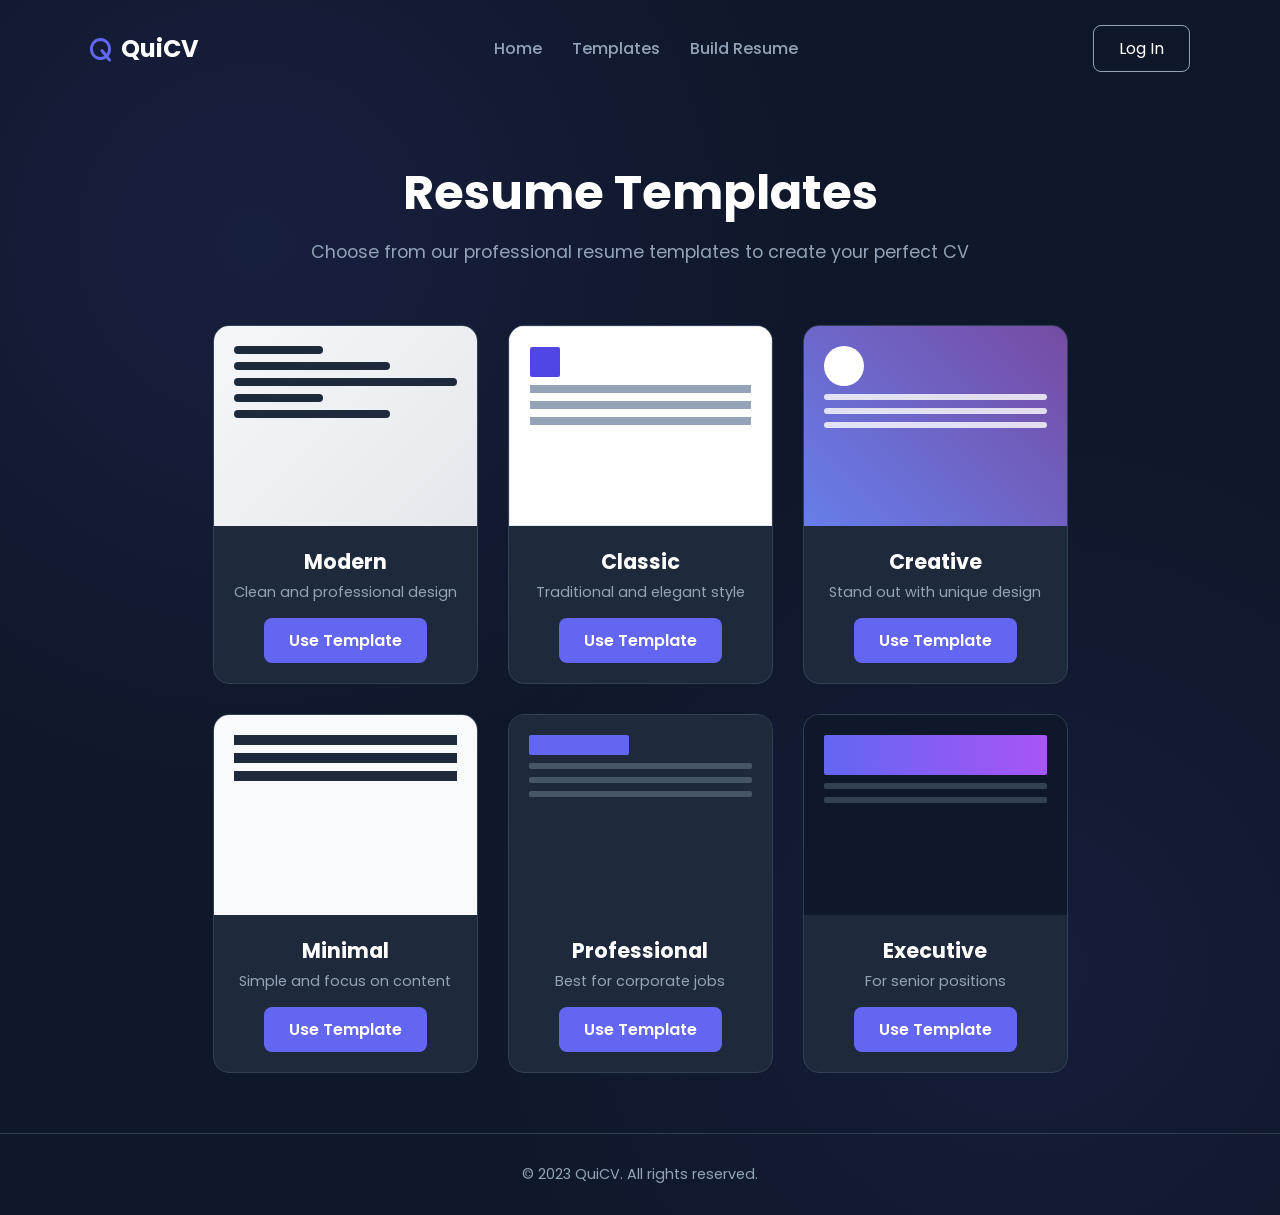
==== templates/index.html @ 3a85c9ad "Added templates" ====
<!DOCTYPE html>
<html lang="en">

<head>
  <meta charset="UTF-8">
  <meta name="viewport" content="width=device-width, initial-scale=1.0">
  <title>Templates | QuiCV</title>
  
  <!-- Favicon -->
  <link rel="icon" href="data:image/svg+xml,<svg xmlns='http://www.w3.org/2000/svg' viewBox='0 0 100 100'><text y='.9em' font-size='90' fill='%234f46e5'>Q</text></svg>">

  <!-- Google Fonts -->
  <link href="https://fonts.googleapis.com/css2?family=Poppins:wght@300;400;600;700&display=swap" rel="stylesheet">
  
  <!-- Font Awesome Icons -->
  <link rel="stylesheet" href="https://cdnjs.cloudflare.com/ajax/libs/font-awesome/6.4.0/css/all.min.css">

  <!-- Custom CSS -->
  <link rel="stylesheet" href="style.css">
</head>

<body>

  <!-- Navigation -->
  <nav>
    <a href="../index.html" class="logo">
      <i class="fa-solid fa-q"></i>
      <span>QuiCV</span>
    </a>
    <div class="nav-links">
      <a href="../index.html">Home</a>
      <a href="index.html">Templates</a>
      <a href="../pages/cv-builder/index.html">Build Resume</a>
    </div>
    <a href="#" class="btn-login">Log In</a>
  </nav>

  <!-- Header -->
  <section class="page-header">
    <h1>Resume Templates</h1>
    <p>Choose from our professional resume templates to create your perfect CV</p>
  </section>

  <!-- Template Grid (3x2) -->
  <section class="templates-section">
    <div class="template-grid">
      
      <!-- Template 1: Modern -->
      <div class="template-card">
        <div class="template-preview modern">
          <div class="preview-content">
            <div class="line short"></div>
            <div class="line medium"></div>
            <div class="line"></div>
            <div class="line short"></div>
            <div class="line medium"></div>
          </div>
        </div>
        <div class="template-info">
          <h3>Modern</h3>
          <p>Clean and professional design</p>
          <a href="../pages/cv-builder/index.html?template=modern" class="btn-use">Use Template</a>
        </div>
      </div>

      <!-- Template 2: Classic -->
      <div class="template-card">
        <div class="template-preview classic">
          <div class="preview-content">
            <div class="box"></div>
            <div class="line"></div>
            <div class="line"></div>
            <div class="line"></div>
          </div>
        </div>
        <div class="template-info">
          <h3>Classic</h3>
          <p>Traditional and elegant style</p>
          <a href="../pages/cv-builder/index.html?template=classic" class="btn-use">Use Template</a>
        </div>
      </div>

      <!-- Template 3: Creative -->
      <div class="template-card">
        <div class="template-preview creative">
          <div class="preview-content">
            <div class="circle"></div>
            <div class="line"></div>
            <div class="line short"></div>
            <div class="line"></div>
          </div>
        </div>
        <div class="template-info">
          <h3>Creative</h3>
          <p>Stand out with unique design</p>
          <a href="../pages/cv-builder/index.html?template=creative" class="btn-use">Use Template</a>
        </div>
      </div>

      <!-- Template 4: Minimal -->
      <div class="template-card">
        <div class="template-preview minimal">
          <div class="preview-content">
            <div class="line center"></div>
            <div class="line center"></div>
            <div class="line center"></div>
          </div>
        </div>
        <div class="template-info">
          <h3>Minimal</h3>
          <p>Simple and focus on content</p>
          <a href="../pages/cv-builder/index.html?template=minimal" class="btn-use">Use Template</a>
        </div>
      </div>

      <!-- Template 5: Professional -->
      <div class="template-card">
        <div class="template-preview professional">
          <div class="preview-content">
            <div class="bar"></div>
            <div class="line"></div>
            <div class="line"></div>
            <div class="line"></div>
          </div>
        </div>
        <div class="template-info">
          <h3>Professional</h3>
          <p>Best for corporate jobs</p>
          <a href="../pages/cv-builder/index.html?template=professional" class="btn-use">Use Template</a>
        </div>
      </div>

      <!-- Template 6: Executive -->
      <div class="template-card">
        <div class="template-preview executive">
          <div class="preview-content">
            <div class="header-box"></div>
            <div class="line"></div>
            <div class="line"></div>
          </div>
        </div>
        <div class="template-info">
          <h3>Executive</h3>
          <p>For senior positions</p>
          <a href="../pages/cv-builder/index.html?template=executive" class="btn-use">Use Template</a>
        </div>
      </div>

    </div>
  </section>

  <!-- Footer -->
  <footer>
    <p>&copy; 2023 QuiCV. All rights reserved.</p>
  </footer>

  <!-- JavaScript -->
  <script src="script.js"></script>
</body>

</html>
---- templates/style.css ----
/* --- CSS VARIABLES --- */
:root {
  --primary: #6366f1;
  --primary-hover: #4f46e5;
  --bg: #0f172a;
  --card-bg: #1e293b;
  --text-light: #f8fafc;
  --text-gray: #94a3b8;
  --border: #334155;
}

* {
  margin: 0;
  padding: 0;
  box-sizing: border-box;
  font-family: 'Poppins', sans-serif;
}

body {
  background-color: var(--bg);
  background-image: 
    radial-gradient(circle at 20% 20%, rgba(99, 102, 241, 0.1) 0%, transparent 40%),
    radial-gradient(circle at 80% 80%, rgba(99, 102, 241, 0.08) 0%, transparent 40%);
  color: var(--text-light);
  min-height: 100vh;
  display: flex;
  flex-direction: column;
}

/* --- NAVIGATION --- */
nav {
  display: flex;
  justify-content: space-between;
  align-items: center;
  padding: 25px 50px;
  max-width: 1200px;
  margin: 0 auto;
  width: 100%;
}

.logo {
  display: flex;
  align-items: center;
  gap: 10px;
  font-size: 1.5rem;
  font-weight: 700;
  color: white;
  text-decoration: none;
}

.logo i { color: var(--primary); }

.nav-links {
  display: flex;
  gap: 30px;
}

.nav-links a {
  color: var(--text-gray);
  text-decoration: none;
  font-weight: 500;
  transition: 0.3s;
}

.nav-links a:hover { color: white; }

.btn-login {
  padding: 10px 25px;
  border: 1px solid var(--text-gray);
  border-radius: 8px;
  color: white;
  text-decoration: none;
  transition: 0.3s;
}

.btn-login:hover { background: white; color: var(--bg); }

/* --- PAGE HEADER --- */
.page-header {
  text-align: center;
  padding: 60px 20px 40px;
}

.page-header h1 {
  font-size: 3rem;
  margin-bottom: 10px;
  color: white;
}

.page-header p {
  color: var(--text-gray);
  font-size: 1.1rem;
}

/* --- TEMPLATES GRID (3x2 FORMAT) --- */
.templates-section {
  max-width: 1200px;
  margin: 0 auto;
  padding: 20px 20px 60px;
  flex: 1;
}

.template-grid {
  display: grid;
  grid-template-columns: repeat(3, 1fr); /* 3 Columns */
  gap: 30px;
}

/* --- TEMPLATE CARD --- */
.template-card {
  background: var(--card-bg);
  border-radius: 16px;
  overflow: hidden;
  border: 1px solid var(--border);
  transition: all 0.3s ease;
}

.template-card:hover {
  transform: translateY(-5px);
  border-color: var(--primary);
  box-shadow: 0 20px 40px rgba(0, 0, 0, 0.3);
}

/* --- TEMPLATE PREVIEW BOXES --- */
.template-preview {
  height: 200px;
  background: white;
  padding: 20px;
  position: relative;
}

.preview-content {
  display: flex;
  flex-direction: column;
  gap: 8px;
}

/* Modern Style */
.template-preview.modern {
  background: linear-gradient(135deg, #f5f7fa 0%, #e4e8ec 100%);
}

.template-preview.modern .line {
  height: 8px;
  background: #1e293b;
  border-radius: 4px;
  width: 100%;
}

.template-preview.modern .line.short { width: 40%; }
.template-preview.modern .line.medium { width: 70%; }

/* Classic Style */
.template-preview.classic {
  background: #ffffff;
  border: 1px solid #e2e8f0;
}

.template-preview.classic .box {
  width: 30px;
  height: 30px;
  background: #4f46e5;
  border-radius: 2px;
}

.template-preview.classic .line {
  height: 8px;
  background: #94a3b8;
  width: 100%;
}

/* Creative Style */
.template-preview.creative {
  background: linear-gradient(45deg, #667eea 0%, #764ba2 100%);
}

.template-preview.creative .circle {
  width: 40px;
  height: 40px;
  background: white;
  border-radius: 50%;
}

.template-preview.creative .line {
  height: 6px;
  background: rgba(255,255,255,0.8);
  border-radius: 3px;
}

/* Minimal Style */
.template-preview.minimal {
  background: #f8fafc;
}

.template-preview.minimal .line {
  height: 10px;
  background: #e2e8f0;
  width: 100%;
}

.template-preview.minimal .line.center {
  background: #1e293b;
}

/* Professional Style */
.template-preview.professional {
  background: #1e293b;
}

.template-preview.professional .bar {
  width: 100px;
  height: 20px;
  background: #6366f1;
  border-radius: 2px;
}

.template-preview.professional .line {
  height: 6px;
  background: #475569;
  border-radius: 2px;
}

/* Executive Style */
.template-preview.executive {
  background: #0f172a;
}

.template-preview.executive .header-box {
  width: 100%;
  height: 40px;
  background: linear-gradient(90deg, #6366f1, #a855f7);
  border-radius: 2px;
}

.template-preview.executive .line {
  height: 6px;
  background: #334155;
  border-radius: 2px;
}

/* --- TEMPLATE INFO --- */
.template-info {
  padding: 20px;
  text-align: center;
}

.template-info h3 {
  font-size: 1.3rem;
  margin-bottom: 5px;
  color: white;
}

.template-info p {
  color: var(--text-gray);
  font-size: 0.9rem;
  margin-bottom: 15px;
}

.btn-use {
  display: inline-block;
  padding: 10px 25px;
  background: var(--primary);
  color: white;
  text-decoration: none;
  border-radius: 8px;
  font-weight: 600;
  transition: all 0.3s;
}

.btn-use:hover {
  background: var(--primary-hover);
}

/* --- FOOTER --- */
footer {
  text-align: center;
  padding: 30px;
  color: var(--text-gray);
  font-size: 0.9rem;
  border-top: 1px solid var(--border);
}

/* --- RESPONSIVE --- */
@media (max-width: 1024px) {
  .template-grid {
    grid-template-columns: repeat(2, 1fr); /* 2 columns on tablet */
  }
}

@media (max-width: 768px) {
  nav { padding: 20px; flex-wrap: wrap; gap: 15px; }
  .nav-links { display: none; }
  .page-header h1 { font-size: 2rem; }
  .template-grid { 
    grid-template-columns: 1fr; /* 1 column on mobile */
  }
}
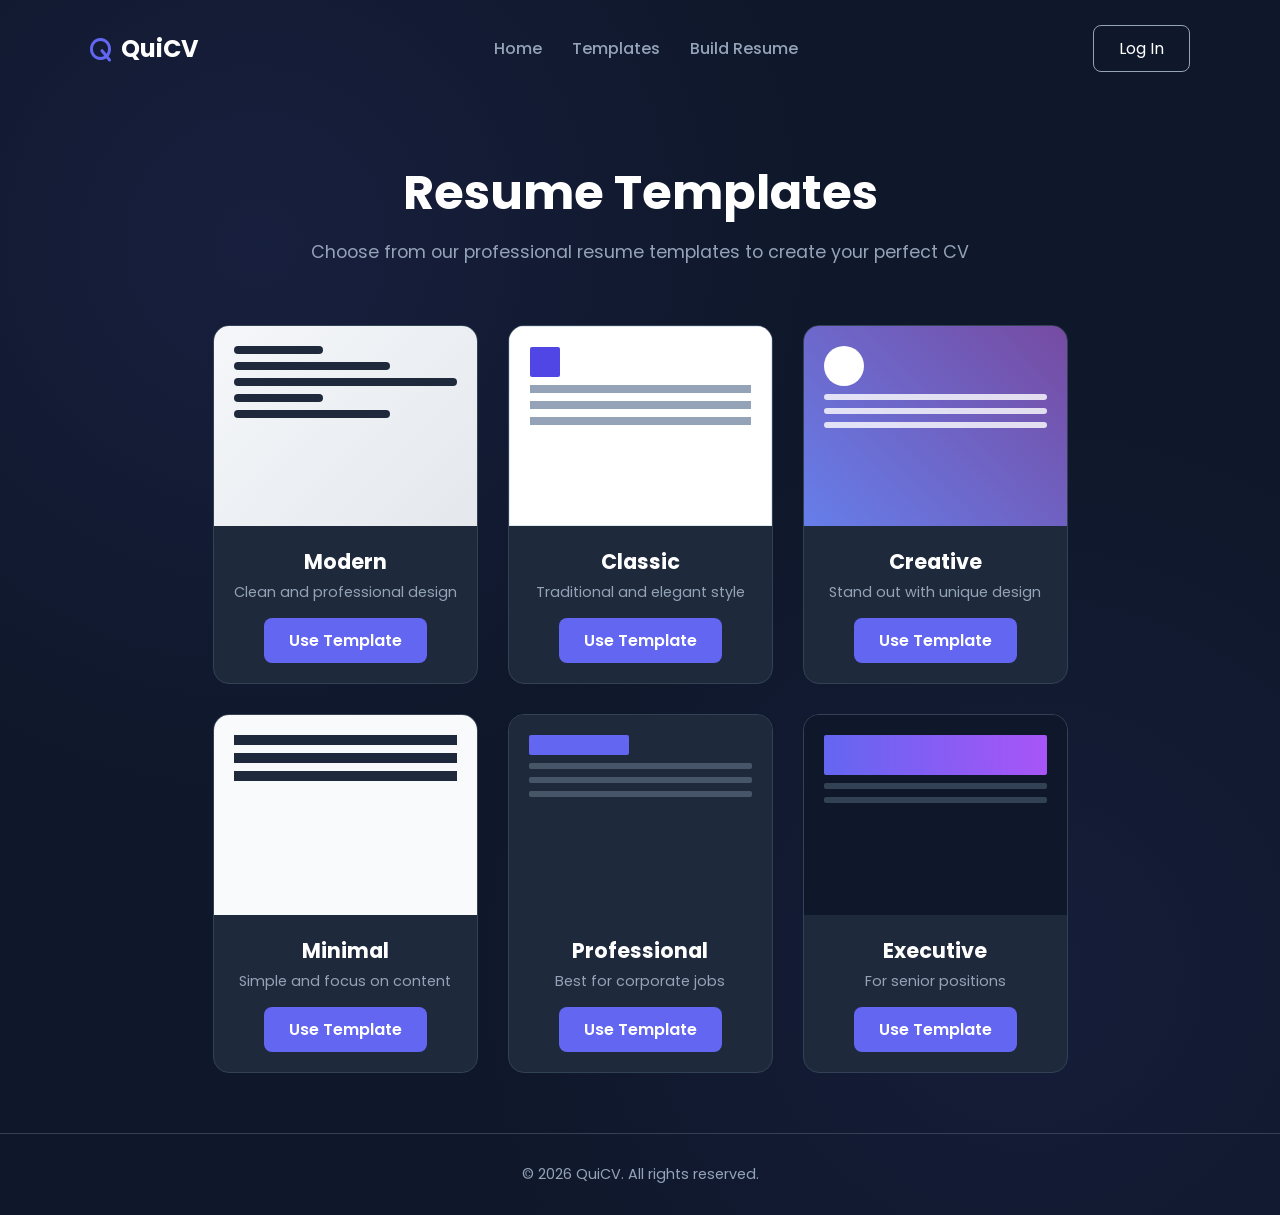
==== commit 5914d2ef: "Added Resume questions" ====
--- a/templates/index.html
+++ b/templates/index.html
@@ -151,7 +151,7 @@
 
   <!-- Footer -->
   <footer>
-    <p>&copy; 2023 QuiCV. All rights reserved.</p>
+    <p>&copy; 2026 QuiCV. All rights reserved.</p>
   </footer>
 
   <!-- JavaScript -->
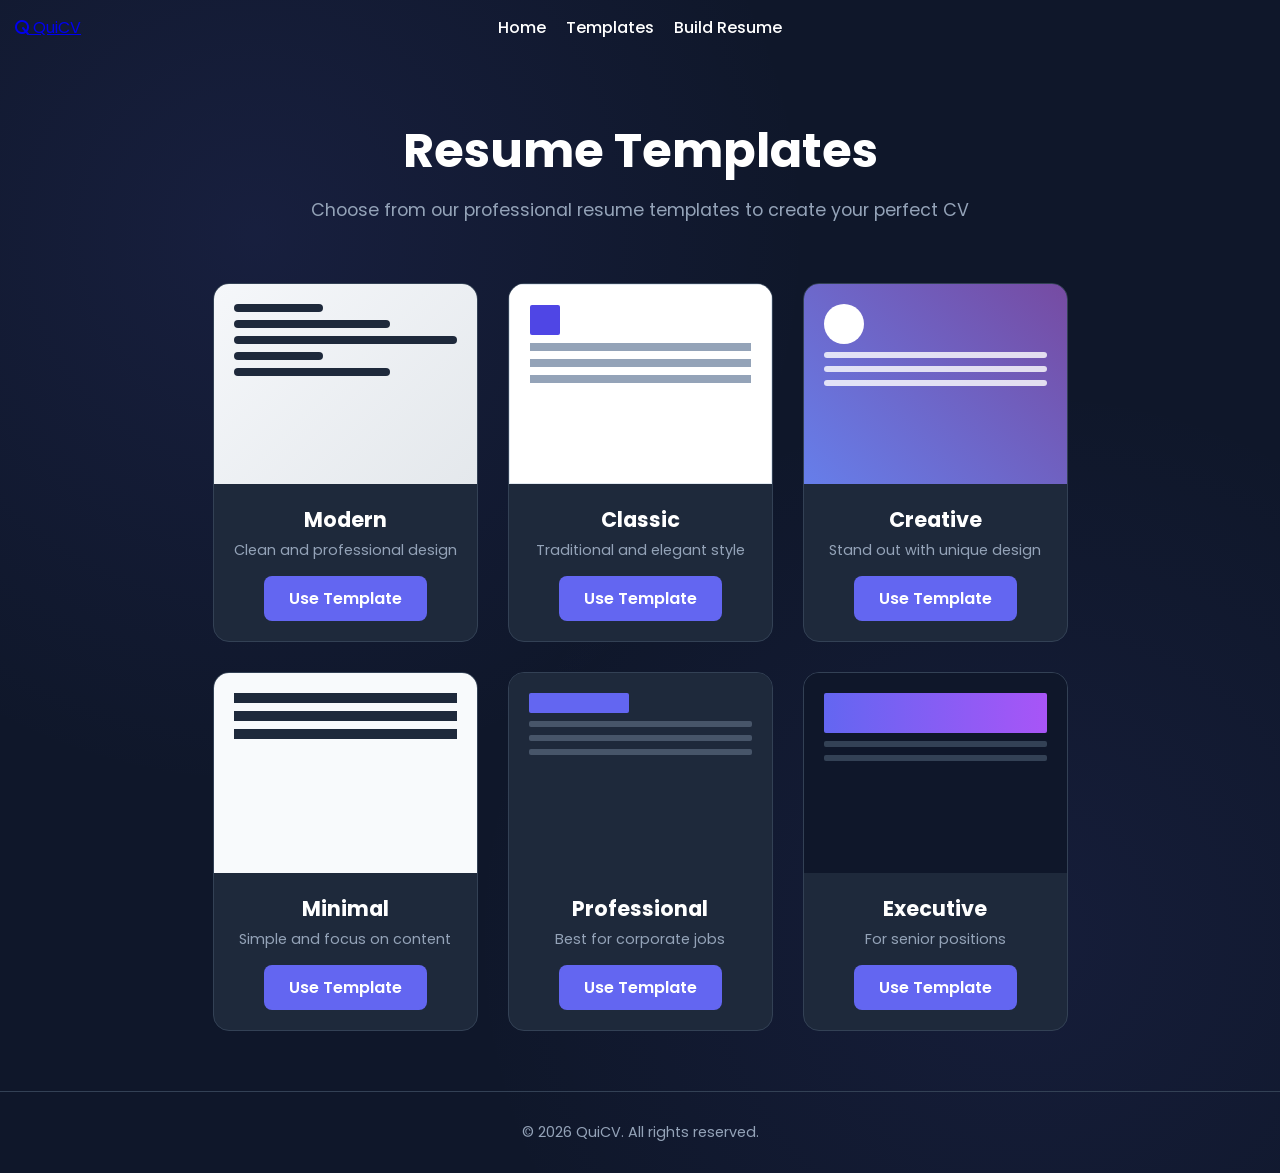
==== commit 6456c834: "Added photo section" ====
--- a/templates/index.html
+++ b/templates/index.html
@@ -22,18 +22,18 @@
 <body>
 
   <!-- Navigation -->
-  <nav>
-    <a href="../index.html" class="logo">
-      <i class="fa-solid fa-q"></i>
-      <span>QuiCV</span>
-    </a>
-    <div class="nav-links">
-      <a href="../index.html">Home</a>
-      <a href="index.html">Templates</a>
-      <a href="../pages/cv-builder/index.html">Build Resume</a>
-    </div>
-    <a href="#" class="btn-login">Log In</a>
-  </nav>
+<nav> 
+    <a href="../index.html" class="logo"> 
+        <i class="fa-solid fa-q"></i> <span>QuiCV</span> 
+    </a> 
+    
+    <!-- Added inline styling here -->
+    <div class="nav-links" style="display: flex; justify-content: center; gap: 20px;"> 
+        <a href="../index.html">Home</a> 
+        <a href="index.html">Templates</a> 
+        <a href="../pages/cv-builder/index.html">Build Resume</a> 
+    </div> 
+</nav>
 
   <!-- Header -->
   <section class="page-header">
--- a/templates/style.css
+++ b/templates/style.css
@@ -28,38 +28,31 @@
 }
 
 /* --- NAVIGATION --- */
+
 nav {
-  display: flex;
-  justify-content: space-between;
-  align-items: center;
-  padding: 25px 50px;
-  max-width: 1200px;
-  margin: 0 auto;
-  width: 100%;
-}
-
-.logo {
-  display: flex;
-  align-items: center;
-  gap: 10px;
-  font-size: 1.5rem;
-  font-weight: 700;
-  color: white;
-  text-decoration: none;
-}
-
-.logo i { color: var(--primary); }
+    display: flex;
+    justify-content: flex-start; /* Aligns items to the left, but sets a base for our absolute centering */
+    align-items: center;
+    padding: 15px;
+    position: relative; /* Essential: creates a boundary for the absolute child */
+}
 
 .nav-links {
-  display: flex;
-  gap: 30px;
-}
-
+    display: flex;
+    justify-content: center;
+    gap: 30px;
+    
+    /* The Magic Trick: Absolute center */
+    position: absolute; 
+    left: 50%;
+    transform: translateX(-50%);
+}
+
+/* Optional: Clean up default link styling */
 .nav-links a {
-  color: var(--text-gray);
-  text-decoration: none;
-  font-weight: 500;
-  transition: 0.3s;
+    text-decoration: none;
+    color: white;
+    font-weight: 500;
 }
 
 .nav-links a:hover { color: white; }
